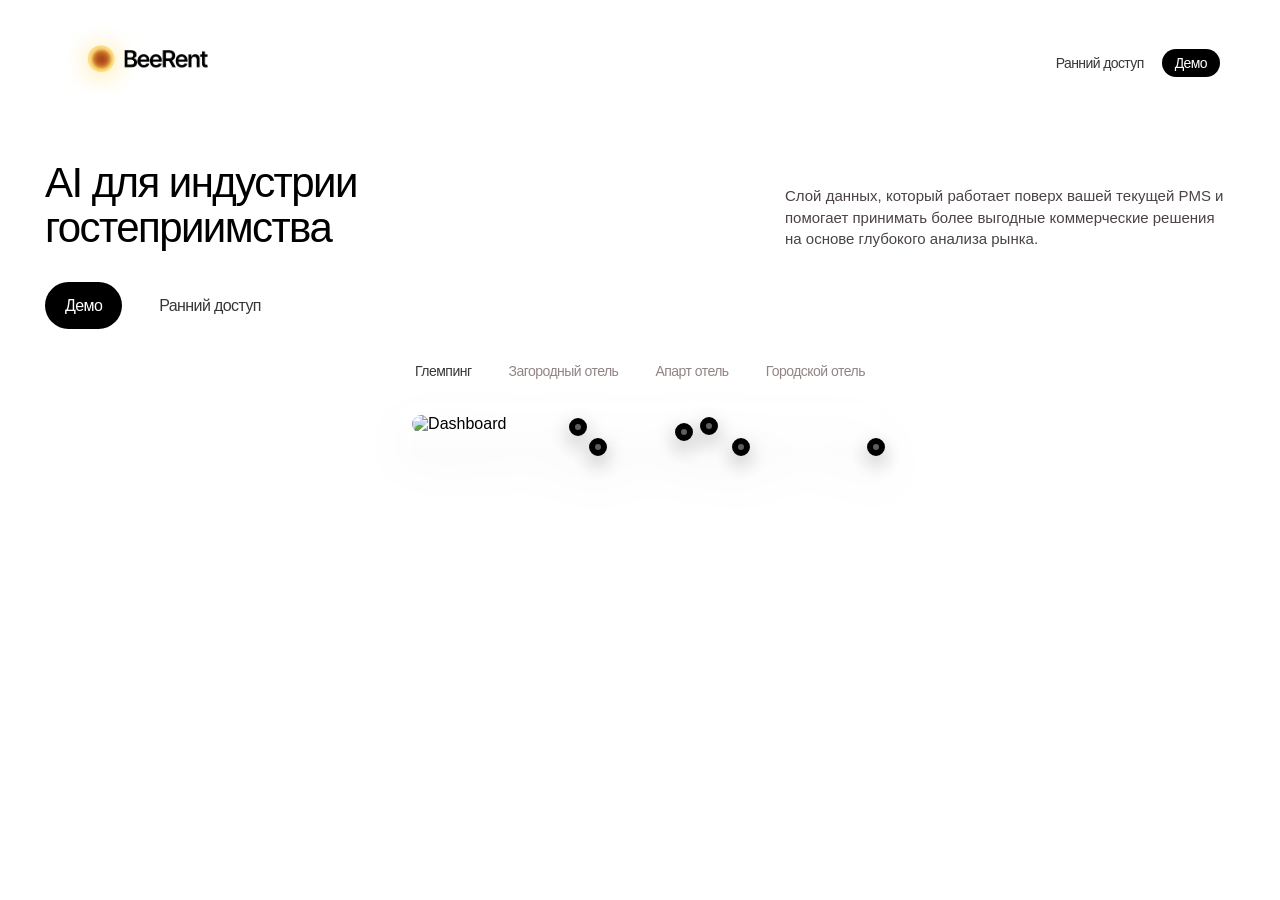
==== index.html @ 5e2dd83b "Initial commit: BeeRent landing page test" ====
<!DOCTYPE html>
<html lang="ru">
<head>
    <meta charset="UTF-8">
    <meta name="viewport" content="width=device-width, initial-scale=1.0">
    <title>BeeRent - AI для индустрии гостеприимства</title>
    <link rel="icon" type="image/svg+xml" href="assets/favicon2.svg">
    <link rel="icon" type="image/png" href="assets/favicon2@2x.png">
    <link rel="stylesheet" href="styles.css">
</head>
<body>
    <video id="bg-video" autoplay muted loop playsinline class="bg-video-container">
        <source src="assets/LOOPED.mp4" type="video/mp4">
    </video>
    <!-- Header Navigation -->
    <header class="header">
        <div class="container">
            <div class="logo">
                <img src="assets/Logo Section@2x.png" alt="BeeRent" class="logo-full">
            </div>
            
            <div class="header-buttons">
                <button class="btn btn-secondary-small">Ранний доступ</button>
                <button class="btn btn-primary-small">Демо</button>
            </div>
        </div>
    </header>
        </div>
    </header>

    <!-- Hero Section -->
    <main class="hero">
        <div class="container">
            <div class="hero-content">
                <div class="hero-left">
                    <h1 class="hero-title">AI для индустрии<br>гостеприимства</h1>
                    
                    <div class="hero-buttons">
                        <button class="btn btn-primary">Демо</button>
                        <button class="btn btn-secondary">Ранний доступ</button>
                    </div>
                </div>
                
                <p class="hero-description">
                    Слой данных, который работает поверх вашей текущей PMS 
                    и помогает принимать более выгодные коммерческие решения на основе глубокого анализа рынка.
                </p>
            </div>
        </div>

        <!-- Screen with Interactive Marks -->
        <div class="screen-container">
            <!-- Sum Panel -->
            <div class="sum-panel">
                <button class="btn btn-tag active">Глемпинг</button>
                <button class="btn btn-tag">Загородный отель</button>
                <button class="btn btn-tag">Апарт отель</button>
                <button class="btn btn-tag">Городской отель</button>
            </div>
            
            <div class="screen-wrapper">
                <img src="assets/dashboard.svg" alt="Dashboard" class="dashboard-image">
                
                <!-- Interactive Marks -->
                <div class="mark mark-1" data-comment="comment-1">
                    <div class="mark-pulse"></div>
                </div>
                
                <div class="mark mark-2-1" data-comment="comment-2">
                    <div class="mark-pulse"></div>
                </div>
                
                <div class="mark mark-3" data-comment="comment-3">
                    <div class="mark-pulse"></div>
                </div>
                
                <div class="mark mark-4" data-comment="comment-4">
                    <div class="mark-pulse"></div>
                </div>
                
                <div class="mark mark-5" data-comment="comment-5">
                    <div class="mark-pulse"></div>
                </div>

                <div class="mark mark-6" data-comment="comment-6">
                    <div class="mark-pulse"></div>
                </div>
            </div>

            <!-- Comments -->
            <!-- 1. Left of point -->
            <div class="comment comment-1" data-mark="mark-1">
                <div class="comment-avatar">
                    <img src="assets/img_admin.png" alt="Admin">
                </div>
                <div class="comment-content">
                    <div class="comment-role">Администратор</div>
                    <div class="comment-text">Быстро сравнивать<br>показатели за периоды</div>
                </div>
            </div>

            <!-- 2. Left of point -->
            <div class="comment comment-2" data-mark="mark-2">
                <div class="comment-avatar">
                    <img src="assets/img_admin.png" alt="Admin">
                </div>
                <div class="comment-content">
                    <div class="comment-role">Администратор</div>
                    <div class="comment-text">Оперативно отвечать<br>на действия конкурентов</div>
                </div>
            </div>

            <!-- 3. Right of point -->
            <div class="comment comment-3" data-mark="mark-3">
                <div class="comment-avatar">
                    <img src="assets/img_owner.png" alt="Owner">
                </div>
                <div class="comment-content">
                    <div class="comment-role">Владелец</div>
                    <div class="comment-text">Увидеть финансовый эффект от<br>выполнения всех рекомендаций</div>
                </div>
            </div>

            <!-- 4. Right of point (Double comment) -->
            <div class="comment comment-4" data-mark="mark-4">
                <div class="comment-avatar">
                    <img src="assets/img_admin.png" alt="Employee">
                </div>
                <div class="comment-content">
                    <div class="comment-role">Сотрудник</div>
                    <div class="comment-text">Предложить гостю то,<br>что ему точно интересно</div>
                </div>
            </div>
            <div class="comment comment-4 secondary-comment" data-mark="mark-4">
                <div class="comment-avatar">
                    <img src="assets/img_owner.png" alt="Owner">
                </div>
                <div class="comment-content">
                    <div class="comment-role">Владелец</div>
                    <div class="comment-text">Лучше понять, кто на самом<br>деле является клиентом</div>
                </div>
            </div>

            <!-- 5. Right of point -->
            <div class="comment comment-5" data-mark="mark-5">
                <div class="comment-avatar">
                    <img src="assets/img_admin.png" alt="Admin">
                </div>
                <div class="comment-content">
                    <div class="comment-role">Администратор</div>
                    <div class="comment-text">Оперативно реагировать<br>на важные сигналы</div>
                </div>
            </div>

            <!-- 6. Right of point -->
            <div class="comment comment-6" data-mark="mark-6">
                <div class="comment-avatar">
                    <img src="assets/img_owner.png" alt="Owner">
                </div>
                <div class="comment-content">
                    <div class="comment-role">Владелец</div>
                    <div class="comment-text">Поднять или сохранить доход,<br>определив изменение рынка</div>
                </div>
            </div>
        </div>
    </main>

    <script src="script.js"></script>
</body>
</html>
---- styles.css ----
* {
    margin: 0;
    padding: 0;
    box-sizing: border-box;
}

html,
body {
    margin: 0;
    padding: 0;
    width: 100%;
    height: 100%;
}

body {
    font-family: 'Inter', -apple-system, BlinkMacSystemFont, 'Segoe UI', sans-serif;
    /* Fallback background image if video cannot load */
    background-image: url('assets/bg-image.png');
    background-size: cover;
    background-position: center;
    background-repeat: no-repeat;
    background-attachment: fixed;
    color: #000000;
    overflow-x: hidden;
    min-height: 100vh;
}

/* Video Background */
.bg-video-container {
    position: fixed;
    top: 0;
    left: 0;
    width: 100%;
    height: 100%;
    object-fit: cover;
    z-index: -1;
    pointer-events: none;
}

.container {
    max-width: 1600px;
    margin: 0 auto;
    padding: 0 40px;
}

/* Header */
.header {
    position: fixed;
    top: 0;
    left: 0;
    right: 0;
    z-index: 1000;
    padding: 23px 0;
    background: transparent;
    opacity: 0;
    animation: fadeInStage2 1.2s cubic-bezier(0.4, 0, 0.2, 1) forwards;
    animation-delay: 3.8s; /* Follows quickly after content */
}

.header .container {
    max-width: 100%;
    margin: 0;
    padding: 0 60px;
    display: flex;
    justify-content: space-between;
    align-items: center;
}

.logo {
    display: flex;
    align-items: center;
}

.logo-full {
    height: 80px;
    width: auto;
}

.nav {
    display: flex;
    align-items: center;
    gap: 2px;
}

.nav-link {
    padding: 8px 14px;
    font-size: 14px;
    font-weight: 500;
    line-height: 1.64em;
    color: #4B4343;
    text-decoration: none;
    border-radius: 10000px;
    transition: opacity 0.3s ease;
}

.nav-link:hover {
    opacity: 0.7;
}

.header-buttons {
    display: flex;
    align-items: center;
    gap: 5px;
}

/* Buttons */
.btn {
    font-family: 'Inter', sans-serif;
    font-weight: 500;
    border: none;
    cursor: pointer;
    transition: all 0.6s cubic-bezier(0.4, 0, 0.2, 1);
}

.btn:hover {
    opacity: 0.9;
}

.btn-primary {
    background: #000000;
    color: #FFFFFF;
    padding: 14px 20px;
    font-size: 16px;
    line-height: 1.21em;
    letter-spacing: -0.0375em;
    border-radius: 10000px;
    border: none;
}

.btn-primary:hover {
    background: rgba(0, 0, 0, 0.3);
}

.btn-secondary {
    background: #FFFFFF;
    color: #3A3636;
    border: none;
    padding: 14px 20px;
    font-size: 16px;
    line-height: 1.21em;
    letter-spacing: -0.0375em;
    border-radius: 10000px;
}

.btn-secondary:hover {
    background: rgba(255, 255, 255, 0.5);
}

.btn-primary-small {
    background: #000000;
    color: #FFFFFF;
    padding: 6px 13px;
    font-size: 14px;
    line-height: 1.21em;
    letter-spacing: -0.0429em;
    border-radius: 10000px;
    border: none;
}

.btn-primary-small:hover {
    background: rgba(0, 0, 0, 0.3);
}

.btn-secondary-small {
    background: #FFFFFF;
    color: #3A3636;
    border: none;
    padding: 6px 13px;
    font-size: 14px;
    line-height: 1.21em;
    letter-spacing: -0.0429em;
    border-radius: 10000px;
}

.btn-secondary-small:hover {
    background: rgba(255, 255, 255, 0.5);
}

/* Hero Section */
.hero {
    min-height: 100vh;
    padding-top: 160px;
    background: transparent;
    position: relative;
    display: flex;
    flex-direction: column;
    align-items: center;
}

.hero .container {
    max-width: 1270px;
    width: 100%;
    padding: 0 40px;
}

.hero-content {
    display: flex;
    justify-content: space-between;
    align-items: flex-start;
    gap: 40px;
    margin-bottom: 24px;
}

.hero-left {
    flex: 0 0 auto;
}

.hero-title {
    font-size: 48px;
    font-weight: 400;
    line-height: 1.083em;
    letter-spacing: -0.0375em;
    color: #000000;
    text-align: left;
    margin-bottom: 31px;
    opacity: 0;
    animation: fadeInStage2 1.5s cubic-bezier(0.4, 0, 0.2, 1) forwards;
    animation-delay: 2.5s; /* Starts soon after dashboard entrance */
}

.hero-buttons {
    display: flex;
    justify-content: flex-start;
    align-items: center;
    gap: 17px;
    margin-bottom: 0;
    opacity: 0;
    animation: fadeInStage2 1s cubic-bezier(0.4, 0, 0.2, 1) forwards;
    animation-delay: 3.8s;
}

.hero-description {
    max-width: 505px;
    margin: 0;
    padding-top: 25px;
    font-size: 15px;
    font-weight: 500;
    line-height: 1.4375em;
    color: #4B4343;
    flex-shrink: 0;
    opacity: 0;
    animation: fadeInStage2 1.2s cubic-bezier(0.4, 0, 0.2, 1) forwards;
    animation-delay: 3.0s; /* Tighter sequence after title */
}

/* Screen Container */
.screen-container {
    position: relative;
    max-width: 1440px;
    margin: 0 auto;
    padding: 0 40px;
    opacity: 0;
    animation: fadeInStage1 2.5s cubic-bezier(0.1, 0.8, 0.2, 1) forwards;
    animation-delay: 1.5s; /* Slightly longer initial pause */
}

/* Sum Panel */
.sum-panel {
    display: flex;
    align-items: center;
    justify-content: flex-end;
    gap: 5px;
    margin-bottom: 12px;
    opacity: 0;
    animation: fadeInStage3 1.5s cubic-bezier(0.4, 0, 0.2, 1) forwards;
    animation-delay: 4.2s; /* Snappy interactive finish */
}

.btn-tag {
    padding: 10px 16px;
    font-family: 'Inter', sans-serif;
    font-size: 14px;
    font-weight: 500;
    line-height: 1.21em;
    letter-spacing: -0.0375em;
    border-radius: 10000px;
    border: none;
    cursor: pointer;
    transition: all 0.6s cubic-bezier(0.4, 0, 0.2, 1);
    background: transparent;
    color: #928484;
    box-shadow: none;
}

.btn-tag:hover {
    background: rgba(255, 255, 255, 0.5);
    color: #000000;
}

.btn-tag.active {
    background: #FFFFFF;
    color: #3A3636;
    border: none;
    box-shadow: none;
}

.screen-wrapper {
    position: relative;
    width: 100%;
    padding: 12px;
    background: rgba(255, 255, 255, 0.2);
    border: 1px solid rgba(255, 255, 255, 0.4);
    border-radius: 16px;
    filter: drop-shadow(0px 20px 25px rgba(0, 0, 0, 0.07));
}

.dashboard-image {
    width: 100%;
    height: auto;
    border-radius: 12px;
    display: block;
    position: relative;
    z-index: 2;
}

/* Interactive Marks */
.mark {
    position: absolute;
    width: 35px;
    height: 35px;
    cursor: pointer;
    z-index: 10;
    opacity: 0;
    animation: fadeInStage3 1s cubic-bezier(0.4, 0, 0.2, 1) forwards;
    animation-delay: 4.2s;
}

.mark-pulse {
    position: absolute;
    top: 50%;
    left: 50%;
    transform: translate(-50%, -50%);
    width: 18px;
    height: 18px;
    background: rgba(0, 0, 0, 0.63);
    border: 6px solid #000000;
    border-radius: 50%;
    box-shadow: 0px 8px 20px 0px rgba(0, 0, 0, 0.31);
    animation: pulse 2s ease-in-out infinite;
}

@keyframes pulse {
    0%,
    100% {
        transform: translate(-50%, -50%) scale(1);
        opacity: 1;
    }
    50% {
        transform: translate(-50%, -50%) scale(1.15);
        opacity: 0.85;
    }
}

@keyframes fadeInStage1 {
    from { opacity: 0; }
    to { opacity: 1; }
}

@keyframes fadeInStage2 {
    from { opacity: 0; }
    to { opacity: 1; }
}

@keyframes fadeInStage3 {
    from { opacity: 0; }
    to { opacity: 1; }
}

/* Mark Positions */
.mark-1 { top: 13.7%; left: 33.5%; }
.mark-2-1 {
    top: 61.5%; /* Aligned horizontally with 4 and 6 */
    left: 37.5%; /* Under price in Col 1 */
}
.mark-3 { top: 27.4%; left: 55.6%; }
.mark-4 {
    top: 61.5%; /* Aligned horizontally with 2 and 6 */
    left: 67.5%; /* Under price in Col 2 */
}
.mark-5 { top: 13.3%; left: 60.8%; }
.mark-6 {
    top: 61.5%; /* Aligned horizontally with 2 and 4 */
    left: 95.5%; /* Under price in Col 3 */
}

/* Comments */
.comment {
    position: absolute;
    display: flex;
    align-items: flex-start;
    gap: 14px;
    padding: 14px 26px 22px 17px;
    background: rgba(0, 0, 0, 0.85);
    border-radius: 10px;
    box-shadow: 0px 8px 20px 0px rgba(0, 0, 0, 0.3);
    opacity: 0;
    visibility: hidden;
    transform: translateY(-30%) scale(0.9);
    transition: 
        opacity 2s cubic-bezier(0.1, 0.8, 0.2, 1), 
        visibility 2s cubic-bezier(0.1, 0.8, 0.2, 1), 
        transform 2s cubic-bezier(0.1, 0.8, 0.2, 1);
    z-index: 20;
    pointer-events: none;
    width: max-content;
    max-width: none;
    min-width: auto;
}

.comment.active {
    opacity: 1;
    visibility: visible;
    transform: translateY(-50%) scale(1);
}

.comment-avatar {
    width: 40px;
    height: 40px;
    border-radius: 50%;
    overflow: hidden;
    flex-shrink: 0;
    margin-top: 10px;
}

.comment-avatar img {
    width: 100%;
    height: 100%;
    object-fit: cover;
}

.comment-content {
    display: flex;
    flex-direction: column;
    gap: 4px;
}

.comment-role {
    font-size: 12px;
    font-weight: 300;
    line-height: 1.25em;
    letter-spacing: -0.0em;
    color: rgba(255, 255, 255, 0.55);
}

.comment-text {
    font-size: 14px;
    font-weight: 300;
    line-height: 1.25em;
    letter-spacing: -0.0em;
    color: #FFFFFF;
}

/* Responsive adjustments */
@media (max-width: 1400px) {
    .hero-title { font-size: 42px; }
    .hero-description { max-width: 450px; }
}

@media (max-width: 1200px) {
    .hero-title { font-size: 36px; }
    .nav-link { font-size: 13px; padding: 6px 12px; }
}
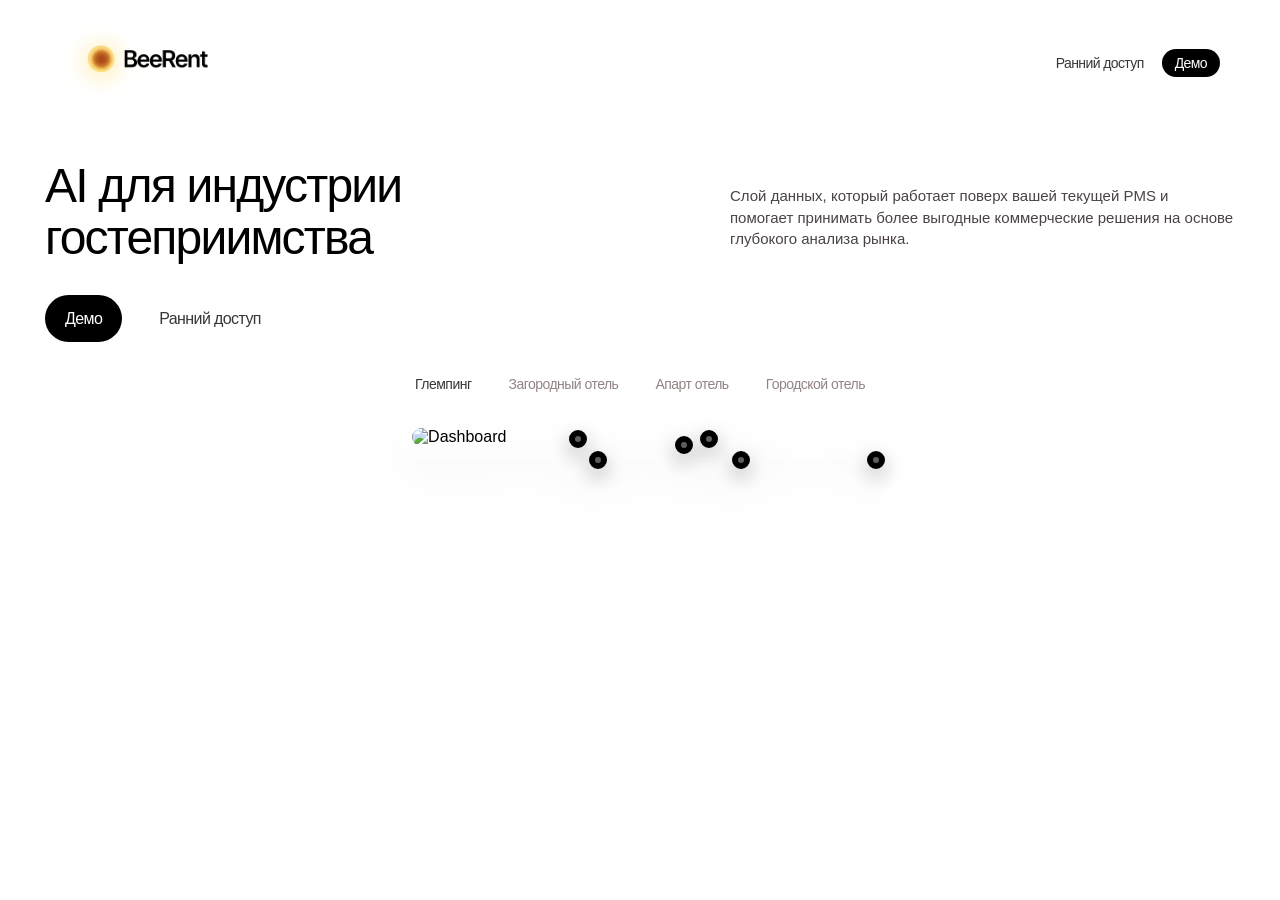
==== commit 3e34338a: "Update landing page: add new assets and modify HTML/CSS/JS" ====
--- a/index.html
+++ b/index.html
@@ -7,6 +7,14 @@
     <link rel="icon" type="image/svg+xml" href="assets/favicon2.svg">
     <link rel="icon" type="image/png" href="assets/favicon2@2x.png">
     <link rel="stylesheet" href="styles.css">
+
+    <!-- Social Media Previews (Telegram, etc.) -->
+    <meta property="og:title" content="BeeRent — AI для индустрии гостеприимства">
+    <meta property="og:description" content="Слой данных, который работает поверх вашей текущей PMS и помогает принимать более выгодные коммерческие решения.">
+    <meta property="og:image" content="assets/smm_preview.png">
+    <meta property="og:type" content="website">
+    <meta name="twitter:card" content="summary_large_image">
+    <meta name="twitter:image" content="assets/smm_preview.png">
 </head>
 <body>
     <video id="bg-video" autoplay muted loop playsinline class="bg-video-container">
@@ -23,8 +31,6 @@
                 <button class="btn btn-secondary-small">Ранний доступ</button>
                 <button class="btn btn-primary-small">Демо</button>
             </div>
-        </div>
-    </header>
         </div>
     </header>
 
@@ -58,112 +64,117 @@
                 <button class="btn btn-tag">Городской отель</button>
             </div>
             
-            <div class="screen-wrapper">
-                <img src="assets/dashboard.svg" alt="Dashboard" class="dashboard-image">
-                
-                <!-- Interactive Marks -->
-                <div class="mark mark-1" data-comment="comment-1">
-                    <div class="mark-pulse"></div>
-                </div>
-                
-                <div class="mark mark-2-1" data-comment="comment-2">
-                    <div class="mark-pulse"></div>
-                </div>
-                
-                <div class="mark mark-3" data-comment="comment-3">
-                    <div class="mark-pulse"></div>
-                </div>
-                
-                <div class="mark mark-4" data-comment="comment-4">
-                    <div class="mark-pulse"></div>
-                </div>
-                
-                <div class="mark mark-5" data-comment="comment-5">
-                    <div class="mark-pulse"></div>
+            <div class="screen-viewport">
+                <div class="screen-wrapper">
+                    <img src="assets/dashboard.svg" alt="Dashboard" class="dashboard-image">
+                    
+                    <!-- Interactive Marks -->
+                    <div class="mark mark-1" data-comment="comment-1">
+                        <div class="mark-pulse"></div>
+                    </div>
+                    
+                    <div class="mark mark-2-1" data-comment="comment-2">
+                        <div class="mark-pulse"></div>
+                    </div>
+                    
+                    <div class="mark mark-3" data-comment="comment-3">
+                        <div class="mark-pulse"></div>
+                    </div>
+                    
+                    <div class="mark mark-4" data-comment="comment-4">
+                        <div class="mark-pulse"></div>
+                    </div>
+                    
+                    <div class="mark mark-5" data-comment="comment-5">
+                        <div class="mark-pulse"></div>
+                    </div>
+    
+                    <div class="mark mark-6" data-comment="comment-6">
+                        <div class="mark-pulse"></div>
+                    </div>
+
+                <!-- Comments -->
+                <!-- 1. Left of point -->
+                <div class="comment comment-1" data-mark="mark-1">
+                    <div class="comment-avatar">
+                        <img src="assets/img_admin.png" alt="Admin">
+                    </div>
+                    <div class="comment-content">
+                        <div class="comment-role">Администратор</div>
+                        <div class="comment-text">Быстро сравнивать<br>показатели за периоды</div>
+                    </div>
                 </div>
 
-                <div class="mark mark-6" data-comment="comment-6">
-                    <div class="mark-pulse"></div>
+                <!-- 2. Left of point -->
+                <div class="comment comment-2" data-mark="mark-2">
+                    <div class="comment-avatar">
+                        <img src="assets/img_admin.png" alt="Admin">
+                    </div>
+                    <div class="comment-content">
+                        <div class="comment-role">Администратор</div>
+                        <div class="comment-text">Оперативно отвечать<br>на действия конкурентов</div>
+                    </div>
                 </div>
-            </div>
 
-            <!-- Comments -->
-            <!-- 1. Left of point -->
-            <div class="comment comment-1" data-mark="mark-1">
-                <div class="comment-avatar">
-                    <img src="assets/img_admin.png" alt="Admin">
+                <!-- 3. Right of point -->
+                <div class="comment comment-3" data-mark="mark-3">
+                    <div class="comment-avatar">
+                        <img src="assets/img_owner.png" alt="Owner">
+                    </div>
+                    <div class="comment-content">
+                        <div class="comment-role">Владелец</div>
+                        <div class="comment-text">Увидеть финансовый эффект от<br>выполнения всех рекомендаций</div>
+                    </div>
                 </div>
-                <div class="comment-content">
-                    <div class="comment-role">Администратор</div>
-                    <div class="comment-text">Быстро сравнивать<br>показатели за периоды</div>
+
+                <!-- 4. Right of point (Double comment) -->
+                <div class="comment comment-4" data-mark="mark-4">
+                    <div class="comment-avatar">
+                        <img src="assets/img_admin.png" alt="Employee">
+                    </div>
+                    <div class="comment-content">
+                        <div class="comment-role">Сотрудник</div>
+                        <div class="comment-text">Предложить гостю то,<br>что ему точно интересно</div>
+                    </div>
                 </div>
-            </div>
+                <div class="comment comment-4 secondary-comment" data-mark="mark-4">
+                    <div class="comment-avatar">
+                        <img src="assets/img_owner.png" alt="Owner">
+                    </div>
+                    <div class="comment-content">
+                        <div class="comment-role">Владелец</div>
+                        <div class="comment-text">Лучше понять, кто на самом<br>деле является клиентом</div>
+                    </div>
+                </div>
 
-            <!-- 2. Left of point -->
-            <div class="comment comment-2" data-mark="mark-2">
-                <div class="comment-avatar">
-                    <img src="assets/img_admin.png" alt="Admin">
+                <!-- 5. Right of point -->
+                <div class="comment comment-5" data-mark="mark-5">
+                    <div class="comment-avatar">
+                        <img src="assets/img_admin.png" alt="Admin">
+                    </div>
+                    <div class="comment-content">
+                        <div class="comment-role">Администратор</div>
+                        <div class="comment-text">Оперативно реагировать<br>на важные сигналы</div>
+                    </div>
                 </div>
-                <div class="comment-content">
-                    <div class="comment-role">Администратор</div>
-                    <div class="comment-text">Оперативно отвечать<br>на действия конкурентов</div>
+
+                <!-- 6. Right of point -->
+                <div class="comment comment-6" data-mark="mark-6">
+                    <div class="comment-avatar">
+                        <img src="assets/img_owner.png" alt="Owner">
+                    </div>
+                    <div class="comment-content">
+                        <div class="comment-role">Владелец</div>
+                        <div class="comment-text">Поднять или сохранить доход,<br>определив изменение рынка</div>
+                    </div>
                 </div>
-            </div>
+            </div> <!-- Close screen-wrapper -->
+        </div> <!-- Close screen-viewport -->
+    </main>
 
-            <!-- 3. Right of point -->
-            <div class="comment comment-3" data-mark="mark-3">
-                <div class="comment-avatar">
-                    <img src="assets/img_owner.png" alt="Owner">
-                </div>
-                <div class="comment-content">
-                    <div class="comment-role">Владелец</div>
-                    <div class="comment-text">Увидеть финансовый эффект от<br>выполнения всех рекомендаций</div>
-                </div>
-            </div>
-
-            <!-- 4. Right of point (Double comment) -->
-            <div class="comment comment-4" data-mark="mark-4">
-                <div class="comment-avatar">
-                    <img src="assets/img_admin.png" alt="Employee">
-                </div>
-                <div class="comment-content">
-                    <div class="comment-role">Сотрудник</div>
-                    <div class="comment-text">Предложить гостю то,<br>что ему точно интересно</div>
-                </div>
-            </div>
-            <div class="comment comment-4 secondary-comment" data-mark="mark-4">
-                <div class="comment-avatar">
-                    <img src="assets/img_owner.png" alt="Owner">
-                </div>
-                <div class="comment-content">
-                    <div class="comment-role">Владелец</div>
-                    <div class="comment-text">Лучше понять, кто на самом<br>деле является клиентом</div>
-                </div>
-            </div>
-
-            <!-- 5. Right of point -->
-            <div class="comment comment-5" data-mark="mark-5">
-                <div class="comment-avatar">
-                    <img src="assets/img_admin.png" alt="Admin">
-                </div>
-                <div class="comment-content">
-                    <div class="comment-role">Администратор</div>
-                    <div class="comment-text">Оперативно реагировать<br>на важные сигналы</div>
-                </div>
-            </div>
-
-            <!-- 6. Right of point -->
-            <div class="comment comment-6" data-mark="mark-6">
-                <div class="comment-avatar">
-                    <img src="assets/img_owner.png" alt="Owner">
-                </div>
-                <div class="comment-content">
-                    <div class="comment-role">Владелец</div>
-                    <div class="comment-text">Поднять или сохранить доход,<br>определив изменение рынка</div>
-                </div>
-            </div>
-        </div>
-    </main>
+    <!-- Mobile Navigation Buttons (Moved to body level for better interaction) -->
+    <button class="dash-nav dash-nav-left"><img src="assets/toggl right.svg" alt="Scroll Left"></button>
+    <button class="dash-nav dash-nav-right"><img src="assets/toggl right.svg" alt="Scroll Right"></button>
 
     <script src="script.js"></script>
 </body>
--- a/styles.css
+++ b/styles.css
@@ -246,12 +246,21 @@
 /* Screen Container */
 .screen-container {
     position: relative;
-    max-width: 1440px;
+    max-width: 1440px; /* Increased from 1270px to make it wider */
     margin: 0 auto;
     padding: 0 40px;
     opacity: 0;
     animation: fadeInStage1 2.5s cubic-bezier(0.1, 0.8, 0.2, 1) forwards;
-    animation-delay: 1.5s; /* Slightly longer initial pause */
+    animation-delay: 1.5s;
+}
+
+.screen-viewport {
+    position: relative;
+    width: 100%;
+}
+
+.screen-wrapper {
+    position: relative; /* Crucial: ensures comments move linearly with the wrapper when shifting */
 }
 
 /* Sum Panel */
@@ -450,10 +459,218 @@
     color: #FFFFFF;
 }
 
+/* Mobile Navigation Buttons */
+.dash-nav {
+    position: absolute;
+    top: 50%;
+    transform: translateY(-50%);
+    width: 54px;
+    height: 54px;
+    background: transparent;
+    border: none;
+    cursor: pointer;
+    z-index: 100;
+    display: none; /* Hidden on desktop */
+    padding: 0;
+    transition: transform 0.3s ease, filter 0.3s ease;
+    filter: drop-shadow(0px 8px 16px rgba(0, 0, 0, 0.15));
+}
+
+@media (min-width: 1101px) {
+    .dash-nav {
+        display: none !important; /* Force hide on desktop, overrides JS inline flex */
+    }
+}
+
+.dash-nav:hover {
+    transform: translateY(-50%) scale(1.1);
+}
+
+.dash-nav-left {
+    left: 20px;
+}
+
+.dash-nav-right {
+    right: 20px;
+}
+
+.dash-nav img {
+    width: 100%;
+    height: 100%;
+}
+
 /* Responsive adjustments */
+@media (max-width: 1100px) {
+    .screen-viewport {
+        overflow: hidden; /* Hide overflow, we slide with transform */
+        position: relative;
+    }
+    
+    .screen-wrapper {
+        width: 1100px; /* Fixed width to create overflow */
+        min-width: 1100px;
+        transition: transform 0.8s cubic-bezier(0.4, 0, 0.2, 1);
+        margin-left: 30px; /* Initial 30px offset from the left edge */
+    }
+
+    .screen-viewport.shifted .screen-wrapper {
+        /* Dashboard is 1100px wide, starts with 30px left margin.
+           To leave 45px on the right edge of a 100vw screen (balanced breathing room):
+           (1100 + 30 + 45) = 1175px. */
+        transform: translateX(calc(100vw - 1175px)); 
+    }
+    
+    .dash-nav {
+        display: block; /* Show on mobile */
+    }
+
+    .header {
+        position: absolute; /* Scroll with content on mobile */
+    }
+
+    .header .container {
+        padding: 0 30px 0 15px; /* Fine-tuned left offset per user request */
+    }
+
+    .logo {
+        width: auto; /* Don't force full width */
+        justify-content: flex-start;
+        display: flex;
+    }
+
+    .hero {
+        padding-top: 100px;
+        min-height: auto;
+    }
+
+    .container {
+        padding: 0 30px; /* Offset from screen edges */
+    }
+
+    .header-buttons {
+        display: none;
+    }
+
+    .logo {
+        width: 100%;
+        justify-content: flex-start;
+        display: flex; /* Ensure it respects justify-start */
+    }
+
+    .hero-content {
+        display: flex;
+        flex-direction: column;
+        align-items: flex-start;
+        gap: 0px;
+    }
+
+    .hero-left {
+        display: contents; /* Allows reordering of title and buttons across description */
+    }
+
+    .hero-title {
+        order: 1;
+        font-size: 32px;
+        text-align: left;
+        margin-bottom: 24px;
+        width: 100%;
+    }
+    
+    .hero-description {
+        order: 2;
+        display: block;
+        text-align: left;
+        margin: 0 0 32px 0;
+        max-width: 100%;
+        padding-top: 0;
+        border-top: none;
+        font-size: 14px;
+        color: #666;
+        line-height: 1.5;
+    }
+
+    .hero-buttons {
+        order: 3;
+        justify-content: flex-start;
+        margin-bottom: 40px;
+        width: 100%;
+        display: flex;
+        gap: 15px;
+    }
+
+    .sum-panel {
+        display: none;
+    }
+
+    .screen-container {
+        padding: 0; /* Let dashboard fly off the left edge */
+    }
+
+    .dash-nav {
+        display: block;
+        position: fixed;
+        width: 96px !important;
+        height: 96px !important;
+        top: auto;
+        transform: none !important;
+        transition: opacity 0.4s ease;
+        opacity: 0;
+        animation: fadeInStage3 1.5s cubic-bezier(0.4, 0, 0.2, 1) forwards;
+        animation-delay: 5.2s;
+        z-index: 9999;
+        pointer-events: auto !important;
+        cursor: pointer;
+        padding: 0;
+        border: none;
+        background: transparent;
+    }
+
+    .dash-nav img {
+        width: 96px !important;
+        height: 96px !important;
+        display: block;
+    }
+
+    .dash-nav:hover {
+        transform: none !important;
+        opacity: 0.5 !important;
+    }
+
+    .dash-nav-left {
+        bottom: 30px;
+        left: 5px;
+        background: transparent;
+        display: none;
+        align-items: center;
+        justify-content: center;
+    }
+
+    .dash-nav-left img {
+        transform: scaleX(-1); /* Flips the SVG horizontally to point left */
+    }
+
+    /* When shifted, left button appears on the RIGHT side */
+    .dash-nav-left.on-right {
+        left: auto;
+        right: 5px;
+    }
+
+    .dash-nav-right {
+        bottom: 30px;
+        left: 5px; /* Final fine-tuning */
+        background: transparent;
+        display: flex; /* Initially visible */
+        align-items: center;
+        justify-content: center;
+    }
+
+    .dash-nav:active {
+        transform: none !important;
+        opacity: 0.7 !important;
+    }
+
 @media (max-width: 1400px) {
     .hero-title { font-size: 42px; }
-    .hero-description { max-width: 450px; }
 }
 
 @media (max-width: 1200px) {
